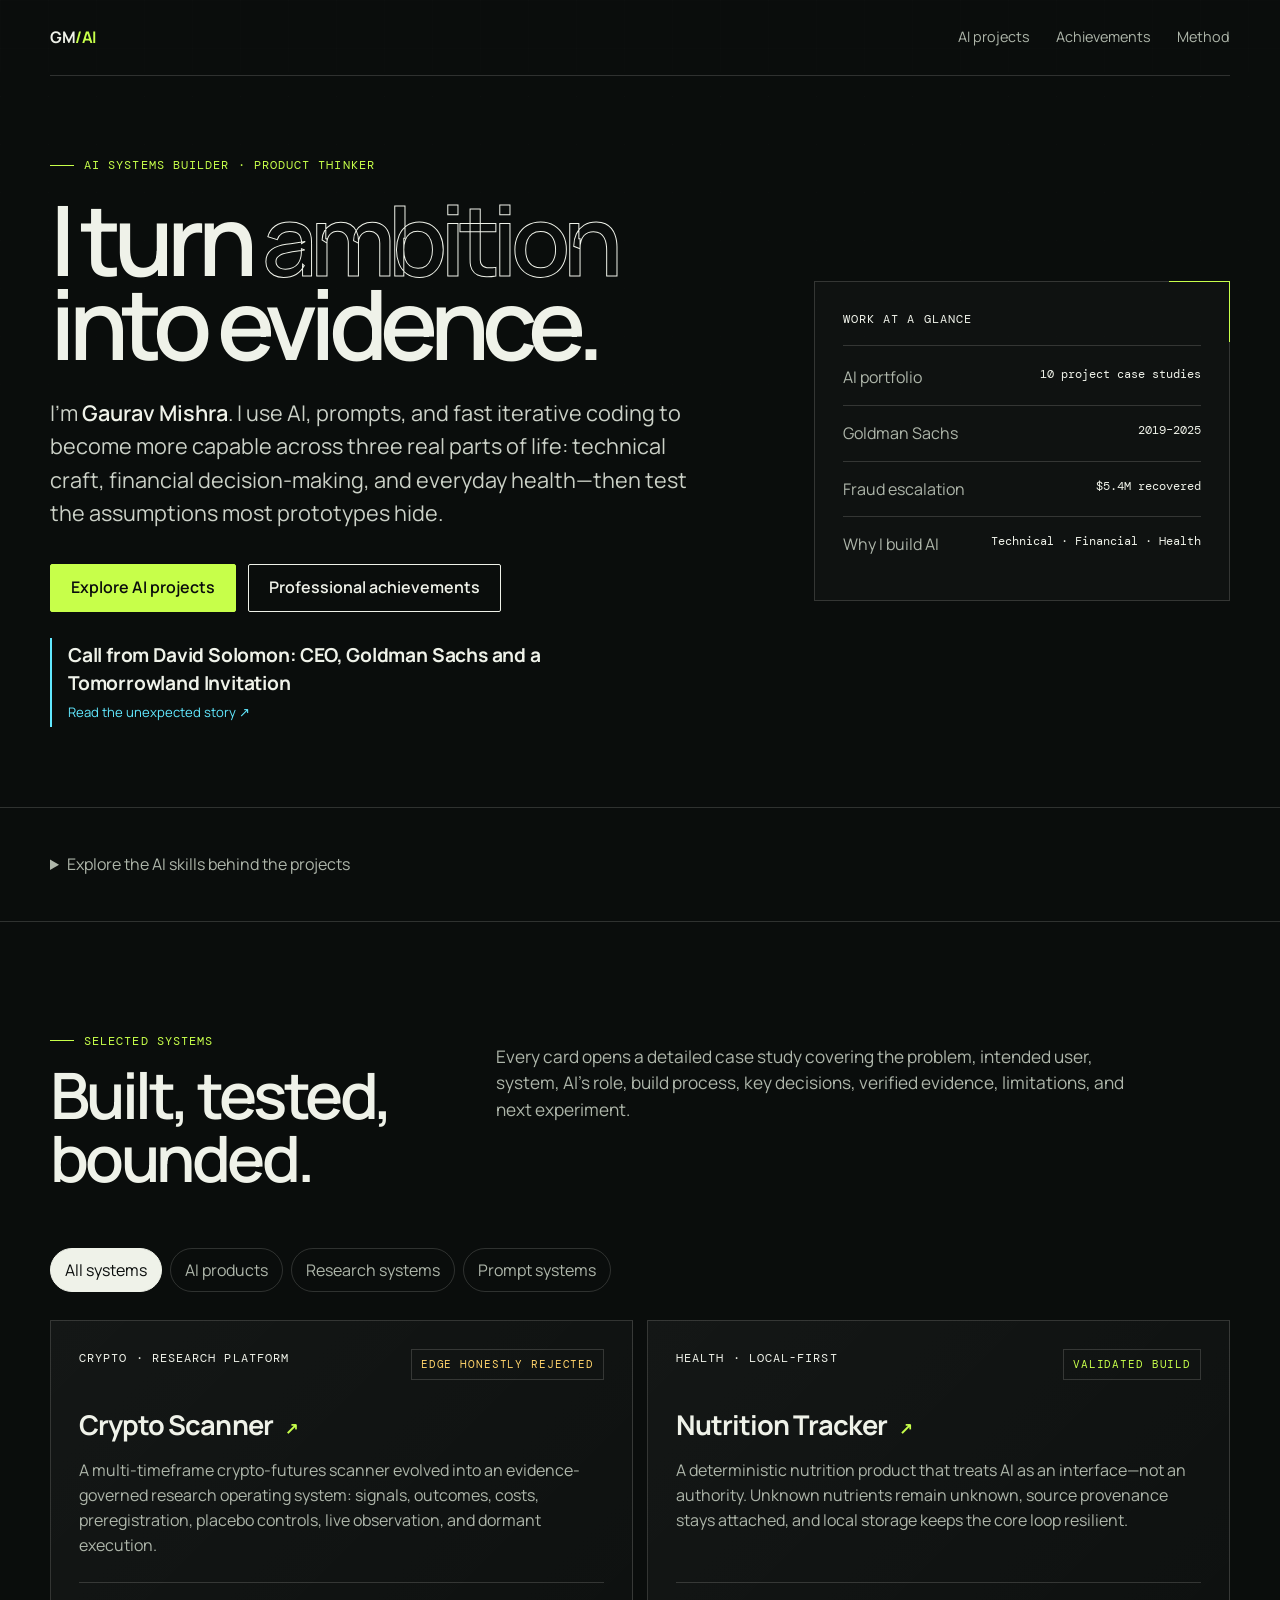
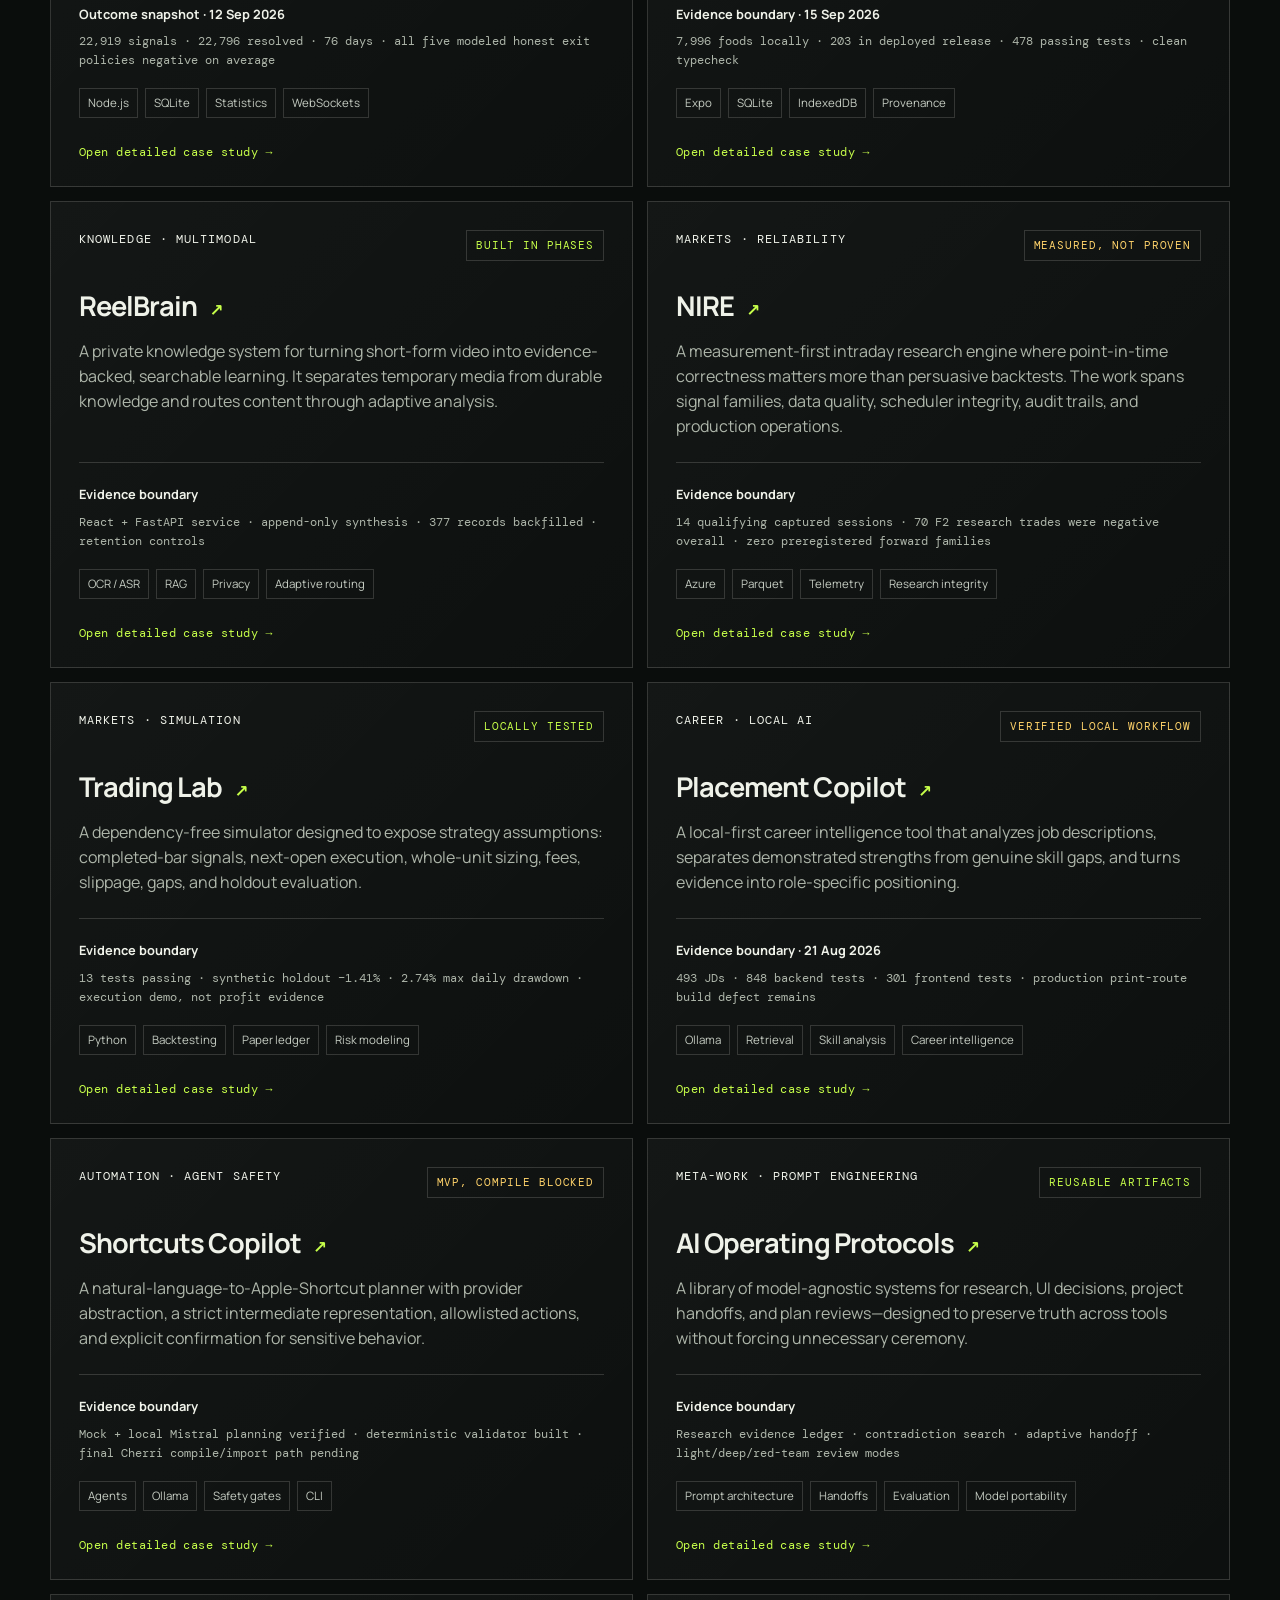
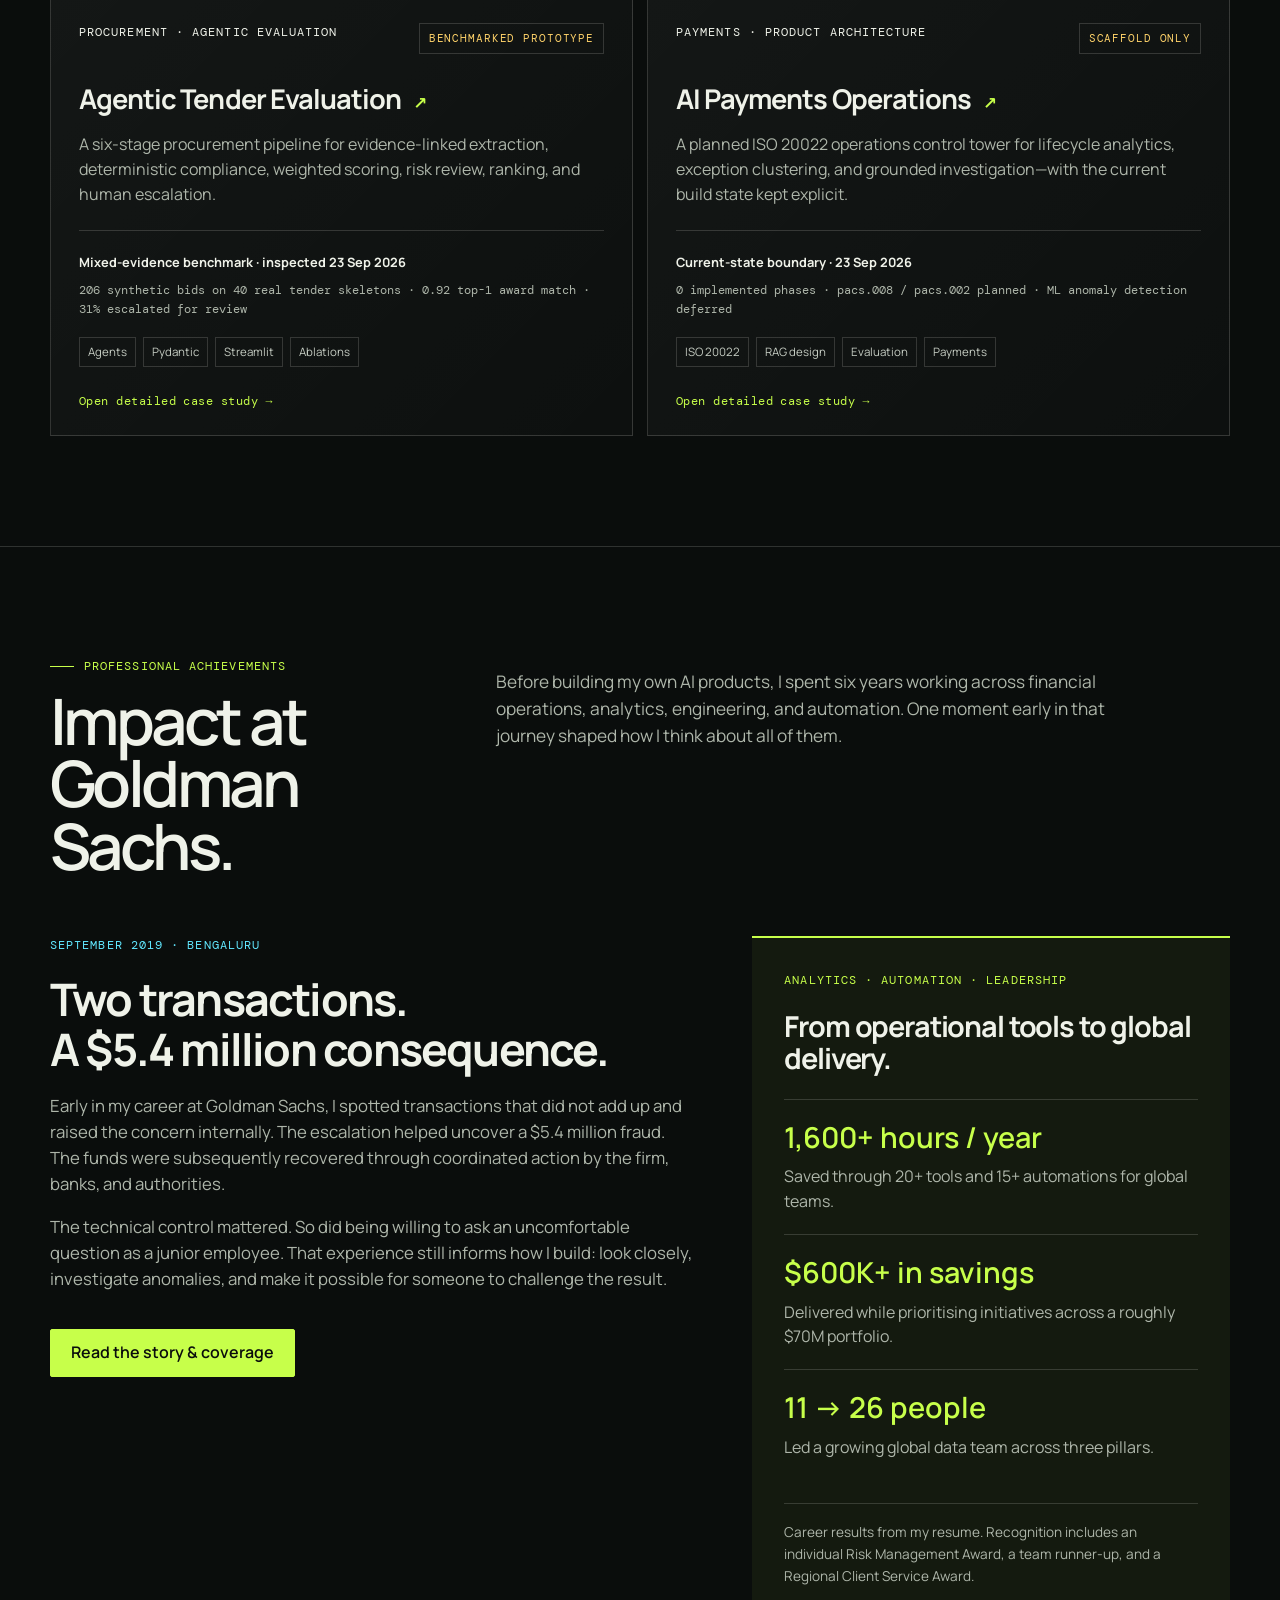
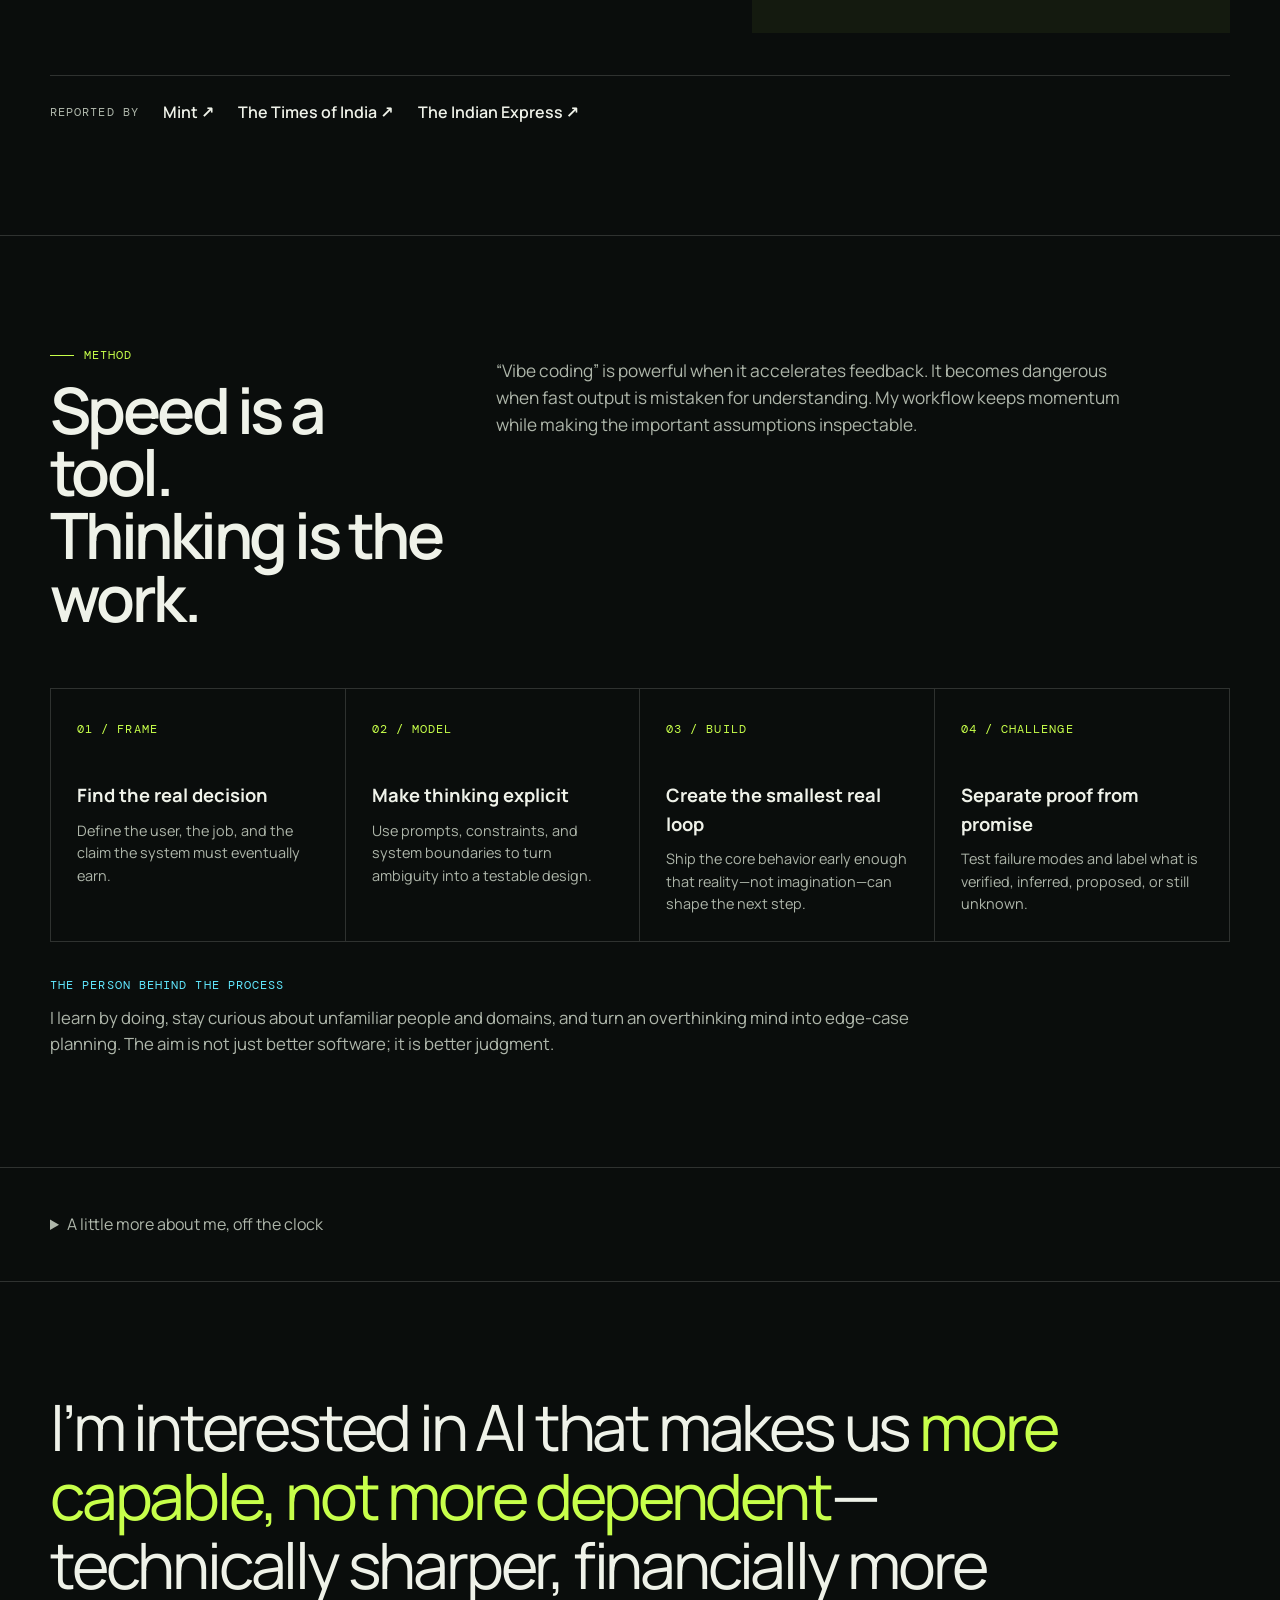
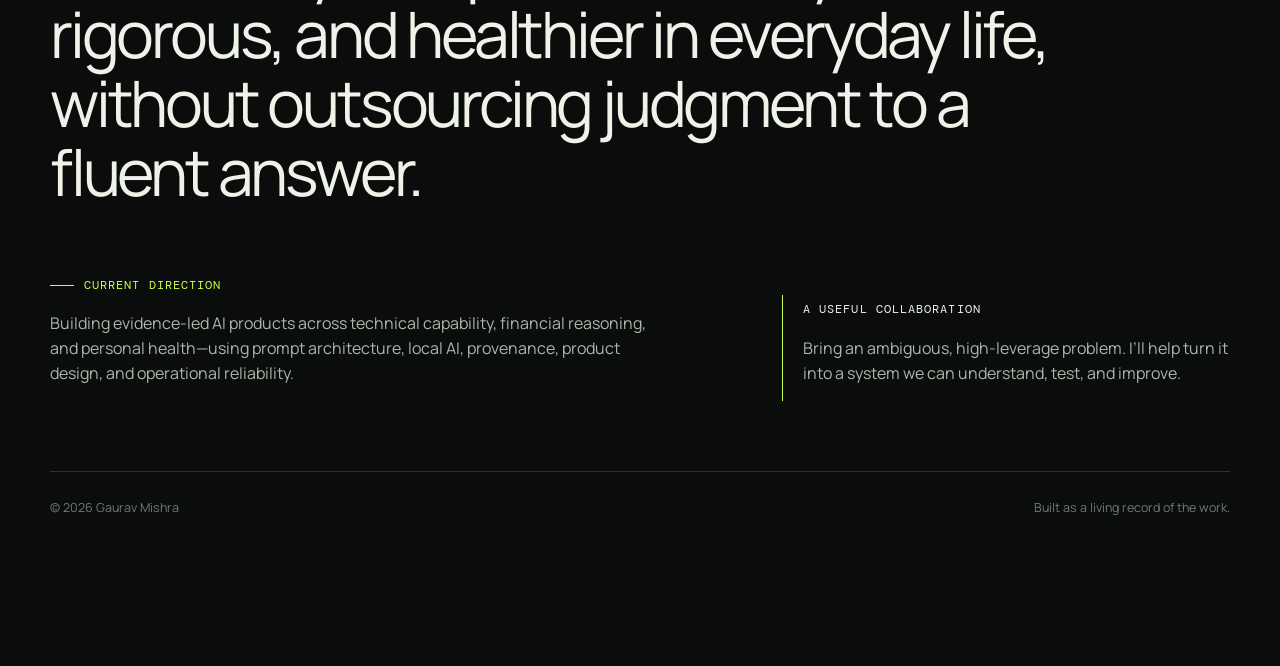
==== index.html @ 06b64359 "Publish AI projects portfolio Migrate the portfolio from the shared workers.dev address to GitHub Pa" ====
<!doctype html>
<html lang="en">
<head>
  <meta charset="utf-8">
  <meta name="viewport" content="width=device-width,initial-scale=1">
  <meta name="theme-color" content="#0a0d0c">
  <meta name="description" content="Gaurav Mishra builds AI systems that connect ambitious ideas to verifiable, usable products.">
  <title>Gaurav Mishra — AI Systems Portfolio</title>
  <link rel="preconnect" href="https://fonts.googleapis.com">
  <link rel="preconnect" href="https://fonts.gstatic.com" crossorigin>
  <link href="https://fonts.googleapis.com/css2?family=DM+Mono:wght@400;500&family=Manrope:wght@400;500;600;700&display=swap" rel="stylesheet">
  <link rel="icon" type="image/svg+xml" href="data:image/svg+xml,%3Csvg xmlns='http://www.w3.org/2000/svg' viewBox='0 0 32 32'%3E%3Crect width='32' height='32' rx='7' fill='%230a0d0c'/%3E%3Cpath d='M8 10h16M8 16h10M8 22h16' stroke='%23c7ff4a' stroke-width='3' stroke-linecap='round'/%3E%3Ccircle cx='23' cy='16' r='2' fill='%23c7ff4a'/%3E%3C/svg%3E">
  <style>
    :root{--ink:#0a0d0c;--paper:#eff2e9;--acid:#c7ff4a;--cyan:#61e8ff;--muted:#aeb6aa;--line:rgba(239,242,233,.16);--soft:rgba(239,242,233,.07)}
    *{box-sizing:border-box}html{scroll-behavior:smooth}body{margin:0;background:var(--ink);color:var(--paper);font-family:Manrope,system-ui,sans-serif;font-size:16px;line-height:1.55;overflow-x:hidden}a{color:inherit;text-decoration:none}button{font:inherit}::selection{background:var(--acid);color:var(--ink)}
    body:before{content:"";position:fixed;inset:0;pointer-events:none;opacity:.45;background-image:linear-gradient(rgba(255,255,255,.018) 1px,transparent 1px),linear-gradient(90deg,rgba(255,255,255,.018) 1px,transparent 1px);background-size:48px 48px;mask-image:linear-gradient(to bottom,#000,transparent 80%)}
    .shell{width:min(1180px,calc(100% - 40px));margin:auto}.mono{font-family:"DM Mono",monospace;text-transform:uppercase;letter-spacing:.09em;font-size:.75rem}.eyebrow{color:var(--acid);display:flex;align-items:center;gap:10px}.eyebrow:before{content:"";width:24px;height:1px;background:currentColor}
    nav{height:76px;display:flex;align-items:center;justify-content:space-between;border-bottom:1px solid var(--line);position:relative;z-index:2}.mark{font-weight:700;letter-spacing:-.03em}.mark span{color:var(--acid)}.navlinks{display:flex;gap:26px;color:var(--muted);font-size:.9rem}.navlinks a:hover,.navlinks a:focus-visible{color:var(--paper)}
    .hero{min-height:calc(100vh - 76px);display:grid;grid-template-columns:1.25fr .75fr;gap:70px;align-items:center;padding:90px 0 72px;position:relative}.hero h1{font-size:clamp(3.5rem,8.6vw,8rem);line-height:.87;letter-spacing:-.075em;margin:22px 0 30px;font-weight:600;max-width:900px}.hero h1 em{font-style:normal;color:transparent;-webkit-text-stroke:1px var(--paper)}.hero-copy{max-width:650px;color:#cbd1c7;font-size:clamp(1.08rem,1.7vw,1.35rem)}.hero-copy strong{color:var(--paper);font-weight:600}.hero-actions{display:flex;gap:12px;margin-top:34px;flex-wrap:wrap}.button{display:inline-flex;align-items:center;justify-content:center;min-height:48px;padding:0 20px;border:1px solid var(--paper);border-radius:2px;font-weight:600}.button.primary{background:var(--acid);color:var(--ink);border-color:var(--acid)}.button:hover{transform:translateY(-2px)}
    .signal{border:1px solid var(--line);background:rgba(255,255,255,.025);padding:28px;position:relative}.signal:before{content:"";position:absolute;width:60px;height:60px;right:-1px;top:-1px;border-top:1px solid var(--acid);border-right:1px solid var(--acid)}.signal-title{display:flex;justify-content:space-between;gap:16px;border-bottom:1px solid var(--line);padding-bottom:16px;margin-bottom:4px}.pulse{width:8px;height:8px;border-radius:50%;background:var(--acid);box-shadow:0 0 16px var(--acid);margin-top:5px}.signal-row{display:grid;grid-template-columns:1fr auto;gap:16px;padding:15px 0;border-bottom:1px solid var(--line)}.signal-row:last-child{border:0}.signal-row span{color:var(--muted)}.signal-row b{font-family:"DM Mono";font-weight:400;font-size:.78rem;color:var(--paper);text-align:right}
    section{padding:110px 0;border-top:1px solid var(--line)}.section-head{display:grid;grid-template-columns:.7fr 1.3fr;gap:50px;margin-bottom:58px}.section-head h2{font-size:clamp(2.3rem,5vw,4.5rem);letter-spacing:-.055em;line-height:.98;margin:14px 0 0;font-weight:600}.section-head p{max-width:630px;margin:12px 0 0;color:var(--muted);font-size:1.08rem}
    .atlas{display:grid;grid-template-columns:repeat(12,1fr);grid-auto-rows:minmax(120px,auto);gap:12px}.node{border:1px solid var(--line);background:var(--soft);padding:22px;position:relative;overflow:hidden;transition:.25s ease}.node:hover{border-color:rgba(199,255,74,.55);background:rgba(199,255,74,.055)}.node h3{margin:0 0 8px;font-size:1.1rem}.node p{margin:0;color:var(--muted);font-size:.9rem}.node .num{position:absolute;right:18px;top:16px;color:#556057;font-family:"DM Mono";font-size:.72rem}.n1{grid-column:span 5;grid-row:span 2}.n2{grid-column:span 3}.n3{grid-column:span 4}.n4{grid-column:span 3}.n5{grid-column:span 4}.n6{grid-column:span 5}.n7{grid-column:span 7}.n1:after{content:"AI";font-size:9rem;font-weight:700;letter-spacing:-.1em;color:rgba(199,255,74,.08);position:absolute;right:12px;bottom:-52px}.tagline{margin-top:42px;color:var(--cyan);font-family:"DM Mono";font-size:.78rem;letter-spacing:.04em}
    .filters{display:flex;gap:8px;flex-wrap:wrap;margin-bottom:28px}.filter{border:1px solid var(--line);color:var(--muted);background:transparent;padding:9px 14px;border-radius:999px;cursor:pointer}.filter:hover,.filter.active,.filter:focus-visible{background:var(--paper);color:var(--ink);border-color:var(--paper)}
    .projects{display:grid;grid-template-columns:repeat(2,1fr);gap:14px}.project{border:1px solid var(--line);padding:28px 28px 68px;background:linear-gradient(135deg,rgba(255,255,255,.045),rgba(255,255,255,.015));min-height:380px;display:flex;flex-direction:column;transition:.25s ease;position:relative}.project:after{content:"Open detailed case study →";position:absolute;left:28px;bottom:24px;color:var(--acid);font-family:"DM Mono",monospace;font-size:.72rem;letter-spacing:.04em}.project:hover{transform:translateY(-3px);border-color:rgba(199,255,74,.55)}.project:focus-within{outline:2px solid var(--acid);outline-offset:3px}.project-top{display:flex;justify-content:space-between;align-items:start;gap:16px}.status{font-family:"DM Mono";font-size:.68rem;letter-spacing:.08em;text-transform:uppercase;padding:6px 9px;border:1px solid var(--line);color:var(--acid);white-space:nowrap}.status.partial{color:#ffd36a}.project h3{font-size:1.7rem;letter-spacing:-.035em;margin:24px 0 12px}.project h3 a:after{content:"";position:absolute;inset:0}.project h3 a:focus{outline:0}.project h3 a span{color:var(--acid);font-size:1.05rem;margin-left:8px}.project>p{color:var(--muted);margin:0 0 24px}.evidence{margin-top:auto;border-top:1px solid var(--line);padding-top:18px}.evidence b{font-size:.8rem}.evidence p{font-family:"DM Mono";font-size:.72rem;color:#aeb6aa;margin:7px 0 0;line-height:1.65}.chips{display:flex;flex-wrap:wrap;gap:7px;margin-top:18px}.chip{font-size:.72rem;border:1px solid var(--line);padding:5px 8px;color:#c5ccc2}.project[hidden]{display:none}
    .method{display:grid;grid-template-columns:repeat(4,1fr);border:1px solid var(--line)}.step{padding:26px;border-right:1px solid var(--line)}.step:last-child{border:0}.step .mono{color:var(--acid)}.step h3{font-size:1.15rem;margin:42px 0 10px}.step p{color:var(--muted);font-size:.9rem;margin:0}.method-reflection{max-width:900px;margin:34px 0 0;color:var(--muted);font-size:1.05rem}.method-reflection .mono{display:block;color:var(--cyan);margin-bottom:10px}.belief{font-size:clamp(2rem,5vw,4.4rem);line-height:1.08;letter-spacing:-.05em;max-width:1080px;margin:0}.belief span{color:var(--acid)}
    .footer-grid{display:grid;grid-template-columns:1.2fr .8fr;gap:60px;align-items:end}.footer-grid p{color:var(--muted);max-width:610px}.footnote{border-left:1px solid var(--acid);padding-left:20px}.copyright{display:flex;justify-content:space-between;color:#717b73;border-top:1px solid var(--line);padding:26px 0 38px;margin-top:70px;font-size:.78rem}
    @media(max-width:850px){.hero{grid-template-columns:1fr;gap:48px;min-height:auto}.hero h1{font-size:clamp(3.5rem,16vw,6rem)}.section-head{grid-template-columns:1fr}.projects{grid-template-columns:1fr}.method{grid-template-columns:1fr 1fr}.step:nth-child(2){border-right:0}.step:nth-child(-n+2){border-bottom:1px solid var(--line)}.atlas{grid-template-columns:1fr 1fr}.node{grid-column:span 1!important;grid-row:span 1!important}.n1{min-height:240px}.footer-grid{grid-template-columns:1fr}.navlinks a:nth-child(2){display:none}}
    @media(max-width:560px){.shell{width:min(100% - 24px,1180px)}nav{height:66px}.navlinks{gap:14px}.hero{padding:66px 0}.hero h1{font-size:3.6rem}.signal{padding:20px}section{padding:80px 0}.atlas{grid-template-columns:1fr}.method{grid-template-columns:1fr}.step{border-right:0!important;border-bottom:1px solid var(--line)!important}.step:last-child{border-bottom:0!important}.project{padding:22px}.copyright{flex-direction:column;gap:8px}}
    @media(prefers-reduced-motion:reduce){html{scroll-behavior:auto}.button,.node,.project{transition:none}}
    .story-feature{display:grid;grid-template-columns:1.15fr .85fr;gap:56px}.story-feature h3{font-size:clamp(1.9rem,3.5vw,3rem);line-height:1.1;letter-spacing:-.04em;margin:20px 0}.story-feature p{color:var(--muted);font-size:1.05rem}.story-feature .button{margin-top:20px}.story-label{color:var(--cyan)}.story-aside{padding:32px;background:rgba(199,255,74,.055);border-top:2px solid var(--acid)}.story-aside>.mono{color:var(--acid);line-height:1.8}.story-aside h3{font-size:1.8rem}.story-aside .source-note{font-size:.85rem;line-height:1.6;border-top:1px solid var(--line);padding-top:18px}.press-strip{display:flex;flex-wrap:wrap;align-items:center;gap:24px;margin-top:42px;padding-top:24px;border-top:1px solid var(--line)}.press-strip>span{color:var(--muted)}.press-strip a{font-weight:600}.press-strip a:hover{color:var(--acid)}.personal-grid{display:grid;grid-template-columns:repeat(3,1fr);gap:32px}.personal-grid article{border-top:1px solid var(--line);padding-top:24px}.personal-grid .mono{color:var(--cyan)}.personal-grid h3{font-size:1.3rem;line-height:1.25;letter-spacing:-.025em}.personal-grid p{color:var(--muted);font-size:1rem}a:focus-visible{outline:2px solid var(--acid);outline-offset:5px}
    @media(max-width:850px){.story-feature{grid-template-columns:1fr;gap:32px}.personal-grid{grid-template-columns:repeat(2,1fr)}}
    @media(max-width:560px){.personal-grid{grid-template-columns:1fr}.story-aside{padding:24px}.navlinks{font-size:.8rem;gap:12px}.press-strip{gap:18px}}
    .knowledge-section,.personal-section{padding:30px 0}.secondary-details summary{cursor:pointer;font-size:1rem;color:var(--muted);padding:14px 0}.secondary-details summary:hover,.secondary-details summary:focus-visible{color:var(--acid)}.secondary-details[open]>summary{margin-bottom:32px}.personal-intro{color:var(--muted);max-width:760px;margin-bottom:32px}.personal-intro a{text-decoration:underline;text-underline-offset:4px}.career-results{margin:24px 0}.career-results>div{padding:20px 0;border-top:1px solid var(--line)}.career-results dt{font-size:1.8rem;line-height:1.2;color:var(--acid);font-weight:600}.career-results dd{margin:10px 0 0;color:var(--muted);font-size:1rem}.hero{min-height:auto;padding:80px 0}.hero h1{font-size:clamp(3.5rem,7.6vw,7rem)}
    .hero-aside{margin:26px 0 0;max-width:610px;border-left:2px solid var(--cyan);padding:4px 0 4px 16px}.hero-aside a{display:block;text-decoration:none}.hero-aside strong{display:block;color:var(--paper);font-size:clamp(1.05rem,1.5vw,1.22rem);line-height:1.45;letter-spacing:-.01em}.hero-aside span{display:block;color:var(--cyan);font-size:.82rem;margin-top:5px}.hero-aside a:hover strong{color:var(--acid)}
    @media(max-width:850px){.navlinks a:nth-child(2){display:inline}.navlinks{gap:16px}}@media(max-width:560px){.hero{padding:56px 0}.navlinks{gap:12px;font-size:.78rem}.hero h1{font-size:3.6rem}}
  </style>
</head>
<body>
  <header class="shell">
    <nav aria-label="Primary navigation">
      <a class="mark" href="#top">GM<span>/AI</span></a>
      <div class="navlinks"><a href="#work">AI projects</a><a href="#story">Achievements</a><a href="#method">Method</a></div>
    </nav>
  </header>

  <main id="top">
    <div class="shell hero">
      <div>
        <div class="eyebrow mono">AI systems builder · product thinker</div>
        <h1>I turn <em>ambition</em> into evidence.</h1>
        <p class="hero-copy">I’m <strong>Gaurav Mishra</strong>. I use AI, prompts, and fast iterative coding to become more capable across three real parts of life: technical craft, financial decision-making, and everyday health—then test the assumptions most prototypes hide.</p>
        <div class="hero-actions"><a class="button primary" href="#work">Explore AI projects</a><a class="button" href="#story">Professional achievements</a></div>
        <p class="hero-aside"><a href="story-goldman-sachs.html"><strong>Call from David Solomon: CEO, Goldman Sachs and a Tomorrowland Invitation</strong><span>Read the unexpected story ↗</span></a></p>
      </div>
      <aside class="signal" aria-label="Portfolio snapshot">
        <div class="signal-title"><span class="mono">Work at a glance</span></div>
        <div class="signal-row"><span>AI portfolio</span><b>10 project case studies</b></div>
        <div class="signal-row"><span>Goldman Sachs</span><b>2019–2025</b></div>
        <div class="signal-row"><span>Fraud escalation</span><b>$5.4M recovered</b></div>
        <div class="signal-row"><span>Why I build AI</span><b>Technical · Financial · Health</b></div>
      </aside>
    </div>

    <section class="knowledge-section">
      <div class="shell">
        <details class="secondary-details"><summary>Explore the AI skills behind the projects</summary>
        <div class="section-head">
          <div><div class="eyebrow mono">Knowledge atlas</div><h2>Width with a spine.</h2></div>
          <p>The projects span domains, but the underlying practice stays coherent: frame the decision, design the human workflow, build the smallest real system, and create evidence that can disprove the original idea.</p>
        </div>
        <div class="atlas" aria-label="AI knowledge areas">
          <article class="node n1"><span class="num">01</span><h3>Applied AI product design</h3><p>Turning ambiguous intent into usable workflows, interfaces, and operating boundaries.</p></article>
          <article class="node n2"><span class="num">02</span><h3>Prompt systems</h3><p>Portable protocols, model handoffs, planning, and evaluation.</p></article>
          <article class="node n3"><span class="num">03</span><h3>Local AI</h3><p>Ollama, privacy-aware inference, offline-capable product loops.</p></article>
          <article class="node n4"><span class="num">04</span><h3>Evidence & RAG</h3><p>Provenance, retrieval, contradiction checks, grounded outputs.</p></article>
          <article class="node n5"><span class="num">05</span><h3>Agentic workflows</h3><p>Tool use, safe actions, deterministic validation, continuity.</p></article>
          <article class="node n6"><span class="num">06</span><h3>Reliability engineering</h3><p>Telemetry, failure modes, schedulers, backfills, acceptance criteria.</p></article>
          <article class="node n7"><span class="num">07</span><h3>Vibe coding—with judgment</h3><p>Move from idea to working software quickly, while keeping architecture, testing, privacy, and claims honest.</p></article>
        </div>
        <p class="tagline">// breadth is useful only when the reasoning transfers between domains</p>
        </details>
      </div>
    </section>

    <section id="work">
      <div class="shell">
        <div class="section-head">
          <div><div class="eyebrow mono">Selected systems</div><h2>Built, tested, bounded.</h2></div>
          <p>Every card opens a detailed case study covering the problem, intended user, system, AI’s role, build process, key decisions, verified evidence, limitations, and next experiment.</p>
        </div>
        <div class="filters" role="group" aria-label="Filter projects">
          <button class="filter active" data-filter="all" aria-pressed="true">All systems</button>
          <button class="filter" data-filter="product" aria-pressed="false">AI products</button>
          <button class="filter" data-filter="research" aria-pressed="false">Research systems</button>
          <button class="filter" data-filter="prompt" aria-pressed="false">Prompt systems</button>
        </div>
        <div class="projects">
          <article class="project" data-kind="research"><div class="project-top"><span class="mono">Crypto · Research platform</span><span class="status partial">Edge honestly rejected</span></div><h3><a href="project-crypto-scanner.html">Crypto Scanner <span>↗</span></a></h3><p>A multi-timeframe crypto-futures scanner evolved into an evidence-governed research operating system: signals, outcomes, costs, preregistration, placebo controls, live observation, and dormant execution.</p><div class="evidence"><b>Outcome snapshot · 12 Sep 2026</b><p>22,919 signals · 22,796 resolved · 76 days · all five modeled honest exit policies negative on average</p></div><div class="chips"><span class="chip">Node.js</span><span class="chip">SQLite</span><span class="chip">Statistics</span><span class="chip">WebSockets</span></div></article>
          <article class="project" data-kind="product"><div class="project-top"><span class="mono">Health · Local-first</span><span class="status">Validated build</span></div><h3><a href="project-nutrition-tracker.html">Nutrition Tracker <span>↗</span></a></h3><p>A deterministic nutrition product that treats AI as an interface—not an authority. Unknown nutrients remain unknown, source provenance stays attached, and local storage keeps the core loop resilient.</p><div class="evidence"><b>Evidence boundary · 15 Sep 2026</b><p>7,996 foods locally · 203 in deployed release · 478 passing tests · clean typecheck</p></div><div class="chips"><span class="chip">Expo</span><span class="chip">SQLite</span><span class="chip">IndexedDB</span><span class="chip">Provenance</span></div></article>
          <article class="project" data-kind="product"><div class="project-top"><span class="mono">Knowledge · Multimodal</span><span class="status">Built in phases</span></div><h3><a href="project-reelbrain.html">ReelBrain <span>↗</span></a></h3><p>A private knowledge system for turning short-form video into evidence-backed, searchable learning. It separates temporary media from durable knowledge and routes content through adaptive analysis.</p><div class="evidence"><b>Evidence boundary</b><p>React + FastAPI service · append-only synthesis · 377 records backfilled · retention controls</p></div><div class="chips"><span class="chip">OCR / ASR</span><span class="chip">RAG</span><span class="chip">Privacy</span><span class="chip">Adaptive routing</span></div></article>
          <article class="project" data-kind="research"><div class="project-top"><span class="mono">Markets · Reliability</span><span class="status partial">Measured, not proven</span></div><h3><a href="project-nire.html">NIRE <span>↗</span></a></h3><p>A measurement-first intraday research engine where point-in-time correctness matters more than persuasive backtests. The work spans signal families, data quality, scheduler integrity, audit trails, and production operations.</p><div class="evidence"><b>Evidence boundary</b><p>14 qualifying captured sessions · 70 F2 research trades were negative overall · zero preregistered forward families</p></div><div class="chips"><span class="chip">Azure</span><span class="chip">Parquet</span><span class="chip">Telemetry</span><span class="chip">Research integrity</span></div></article>
          <article class="project" data-kind="research"><div class="project-top"><span class="mono">Markets · Simulation</span><span class="status">Locally tested</span></div><h3><a href="project-trading-lab.html">Trading Lab <span>↗</span></a></h3><p>A dependency-free simulator designed to expose strategy assumptions: completed-bar signals, next-open execution, whole-unit sizing, fees, slippage, gaps, and holdout evaluation.</p><div class="evidence"><b>Evidence boundary</b><p>13 tests passing · synthetic holdout −1.41% · 2.74% max daily drawdown · execution demo, not profit evidence</p></div><div class="chips"><span class="chip">Python</span><span class="chip">Backtesting</span><span class="chip">Paper ledger</span><span class="chip">Risk modeling</span></div></article>
          <article class="project" data-kind="product"><div class="project-top"><span class="mono">Career · Local AI</span><span class="status partial">Verified local workflow</span></div><h3><a href="project-placement-copilot.html">Placement Copilot <span>↗</span></a></h3><p>A local-first career intelligence tool that analyzes job descriptions, separates demonstrated strengths from genuine skill gaps, and turns evidence into role-specific positioning.</p><div class="evidence"><b>Evidence boundary · 21 Aug 2026</b><p>493 JDs · 848 backend tests · 301 frontend tests · production print-route build defect remains</p></div><div class="chips"><span class="chip">Ollama</span><span class="chip">Retrieval</span><span class="chip">Skill analysis</span><span class="chip">Career intelligence</span></div></article>
          <article class="project" data-kind="product"><div class="project-top"><span class="mono">Automation · Agent safety</span><span class="status partial">MVP, compile blocked</span></div><h3><a href="project-shortcuts-copilot.html">Shortcuts Copilot <span>↗</span></a></h3><p>A natural-language-to-Apple-Shortcut planner with provider abstraction, a strict intermediate representation, allowlisted actions, and explicit confirmation for sensitive behavior.</p><div class="evidence"><b>Evidence boundary</b><p>Mock + local Mistral planning verified · deterministic validator built · final Cherri compile/import path pending</p></div><div class="chips"><span class="chip">Agents</span><span class="chip">Ollama</span><span class="chip">Safety gates</span><span class="chip">CLI</span></div></article>
          <article class="project" data-kind="prompt"><div class="project-top"><span class="mono">Meta-work · Prompt engineering</span><span class="status">Reusable artifacts</span></div><h3><a href="project-ai-operating-protocols.html">AI Operating Protocols <span>↗</span></a></h3><p>A library of model-agnostic systems for research, UI decisions, project handoffs, and plan reviews—designed to preserve truth across tools without forcing unnecessary ceremony.</p><div class="evidence"><b>Evidence boundary</b><p>Research evidence ledger · contradiction search · adaptive handoff · light/deep/red-team review modes</p></div><div class="chips"><span class="chip">Prompt architecture</span><span class="chip">Handoffs</span><span class="chip">Evaluation</span><span class="chip">Model portability</span></div></article>
          <article class="project" data-kind="product"><div class="project-top"><span class="mono">Procurement · Agentic evaluation</span><span class="status partial">Benchmarked prototype</span></div><h3><a href="project-procurement-agentic-eval.html">Agentic Tender Evaluation <span>↗</span></a></h3><p>A six-stage procurement pipeline for evidence-linked extraction, deterministic compliance, weighted scoring, risk review, ranking, and human escalation.</p><div class="evidence"><b>Mixed-evidence benchmark · inspected 23 Sep 2026</b><p>206 synthetic bids on 40 real tender skeletons · 0.92 top-1 award match · 31% escalated for review</p></div><div class="chips"><span class="chip">Agents</span><span class="chip">Pydantic</span><span class="chip">Streamlit</span><span class="chip">Ablations</span></div></article>
          <article class="project" data-kind="product"><div class="project-top"><span class="mono">Payments · Product architecture</span><span class="status partial">Scaffold only</span></div><h3><a href="project-ai-payments-operations.html">AI Payments Operations <span>↗</span></a></h3><p>A planned ISO 20022 operations control tower for lifecycle analytics, exception clustering, and grounded investigation—with the current build state kept explicit.</p><div class="evidence"><b>Current-state boundary · 23 Sep 2026</b><p>0 implemented phases · pacs.008 / pacs.002 planned · ML anomaly detection deferred</p></div><div class="chips"><span class="chip">ISO 20022</span><span class="chip">RAG design</span><span class="chip">Evaluation</span><span class="chip">Payments</span></div></article>
        </div>
      </div>
    </section>

    <section id="story">
      <div class="shell">
        <div class="section-head">
          <div><div class="eyebrow mono">Professional achievements</div><h2>Impact at<br>Goldman Sachs.</h2></div>
          <p>Before building my own AI products, I spent six years working across financial operations, analytics, engineering, and automation. One moment early in that journey shaped how I think about all of them.</p>
        </div>
        <div class="story-feature">
          <div>
            <div class="mono story-label">September 2019 · Bengaluru</div>
            <h3>Two transactions.<br>A $5.4 million consequence.</h3>
            <p>Early in my career at Goldman Sachs, I spotted transactions that did not add up and raised the concern internally. The escalation helped uncover a $5.4 million fraud. The funds were subsequently recovered through coordinated action by the firm, banks, and authorities.</p>
            <p>The technical control mattered. So did being willing to ask an uncomfortable question as a junior employee. That experience still informs how I build: look closely, investigate anomalies, and make it possible for someone to challenge the result.</p>
            <a class="button primary" href="story-goldman-sachs.html">Read the story &amp; coverage</a>
          </div>
          <aside class="story-aside">
            <div class="mono">Analytics · Automation · Leadership</div>
            <h3>From operational tools to global delivery.</h3>
            <dl class="career-results"><div><dt>1,600+ hours / year</dt><dd>Saved through 20+ tools and 15+ automations for global teams.</dd></div><div><dt>$600K+ in savings</dt><dd>Delivered while prioritising initiatives across a roughly $70M portfolio.</dd></div><div><dt>11 → 26 people</dt><dd>Led a growing global data team across three pillars.</dd></div></dl>
            <p class="source-note">Career results from my resume. Recognition includes an individual Risk Management Award, a team runner-up, and a Regional Client Service Award.</p>
          </aside>
        </div>
        <div class="press-strip" aria-label="Reporting on the incident">
          <span class="mono">Reported by</span>
          <a href="https://www.livemint.com/companies/people/goldman-sachs-top-executive-charged-with-fraud-1568126399747.html" target="_blank" rel="noopener noreferrer">Mint ↗</a>
          <a href="https://timesofindia.indiatimes.com/city/bengaluru/bengaluru-goldman-sachs-poker-addict-vice-president-his-aide-arrested-for-fraud/articleshow/71073330.cms" target="_blank" rel="noopener noreferrer">The Times of India ↗</a>
          <a href="https://indianexpress.com/article/india/goldman-sachs-senior-executive-held-for-swindling-firm-of-rs-38-cr-say-bengaluru-police-5984111/" target="_blank" rel="noopener noreferrer">The Indian Express ↗</a>
        </div>
      </div>
    </section>

    <section id="method">
      <div class="shell">
        <div class="section-head"><div><div class="eyebrow mono">Method</div><h2>Speed is a tool.<br>Thinking is the work.</h2></div><p>“Vibe coding” is powerful when it accelerates feedback. It becomes dangerous when fast output is mistaken for understanding. My workflow keeps momentum while making the important assumptions inspectable.</p></div>
        <div class="method">
          <article class="step"><span class="mono">01 / Frame</span><h3>Find the real decision</h3><p>Define the user, the job, and the claim the system must eventually earn.</p></article>
          <article class="step"><span class="mono">02 / Model</span><h3>Make thinking explicit</h3><p>Use prompts, constraints, and system boundaries to turn ambiguity into a testable design.</p></article>
          <article class="step"><span class="mono">03 / Build</span><h3>Create the smallest real loop</h3><p>Ship the core behavior early enough that reality—not imagination—can shape the next step.</p></article>
          <article class="step"><span class="mono">04 / Challenge</span><h3>Separate proof from promise</h3><p>Test failure modes and label what is verified, inferred, proposed, or still unknown.</p></article>
        </div>
        <p class="method-reflection"><span class="mono">The person behind the process</span>I learn by doing, stay curious about unfamiliar people and domains, and turn an overthinking mind into edge-case planning. The aim is not just better software; it is better judgment.</p>
      </div>
    </section>

    <section id="beyond" class="personal-section">
      <div class="shell">
        <details class="secondary-details"><summary>A little more about me, off the clock</summary>
        <p class="personal-intro">A few things you would learn over a long conversation, a street-food stop, or an unplanned trip. For an unexpected moment from my career, <a href="story-goldman-sachs.html">read about the call from David Solomon and the Tomorrowland invitation</a>.</p>
        <div class="personal-grid">
          <article><span class="mono">01 / Detours</span><h3>A Vespa and an open road.</h3><p>I once took an impromptu solo Vespa trip covering 700 miles to a beach town. I love the freedom of travelling alone—and coming back with stories to share.</p></article>
          <article><span class="mono">02 / People</span><h3>People are the destination.</h3><p>Ask me mountains or beaches and I’ll probably say people. I’m fascinated by how different cultures find joy in everyday life.</p></article>
          <article><span class="mono">03 / Soundtrack</span><h3>Good beats. Better moods.</h3><p>I gravitate towards upbeat music. Sitcoms are another constant: they have taught me a surprising amount about meeting difficult situations with humour.</p></article>
          <article><span class="mono">04 / First byline</span><h3>The food review came first.</h3><p>Long before the Goldman Sachs coverage, I had a restaurant review published as a child. My enthusiasm for street food has survived intact.</p></article>
          <article><span class="mono">05 / First pay</span><h3>Three phones. One happy family.</h3><p>With my first internship salary, I bought phones for my mother, father, and brother. Giving back to the people who helped me get started is still one of my favourite feelings.</p></article>
          <article><span class="mono">06 / Small gestures</span><h3>Some things deserve handwriting.</h3><p>I love writing physical letters to people I care about. There is something about taking the time to put your thoughts on paper that a quick message cannot replace.</p></article>
        </div>
        </details>
      </div>
    </section>

    <section id="about">
      <div class="shell">
        <p class="belief">I’m interested in AI that makes us <span>more capable, not more dependent</span>—technically sharper, financially more rigorous, and healthier in everyday life, without outsourcing judgment to a fluent answer.</p>
        <div class="footer-grid" style="margin-top:70px">
          <div><div class="eyebrow mono">Current direction</div><p>Building evidence-led AI products across technical capability, financial reasoning, and personal health—using prompt architecture, local AI, provenance, product design, and operational reliability.</p></div>
          <div class="footnote"><span class="mono">A useful collaboration</span><p>Bring an ambiguous, high-leverage problem. I’ll help turn it into a system we can understand, test, and improve.</p></div>
        </div>
        <div class="copyright"><span>© 2026 Gaurav Mishra</span><span>Built as a living record of the work.</span></div>
      </div>
    </section>
  </main>
  <script>
    const filters = document.querySelectorAll('.filter');
    const projects = document.querySelectorAll('.project');
    filters.forEach(button => button.addEventListener('click', () => {
      filters.forEach(item => { item.classList.remove('active'); item.setAttribute('aria-pressed','false'); });
      button.classList.add('active'); button.setAttribute('aria-pressed','true');
      const selected = button.dataset.filter;
      projects.forEach(project => project.hidden = selected !== 'all' && project.dataset.kind !== selected);
    }));
  </script>
</body>
</html>
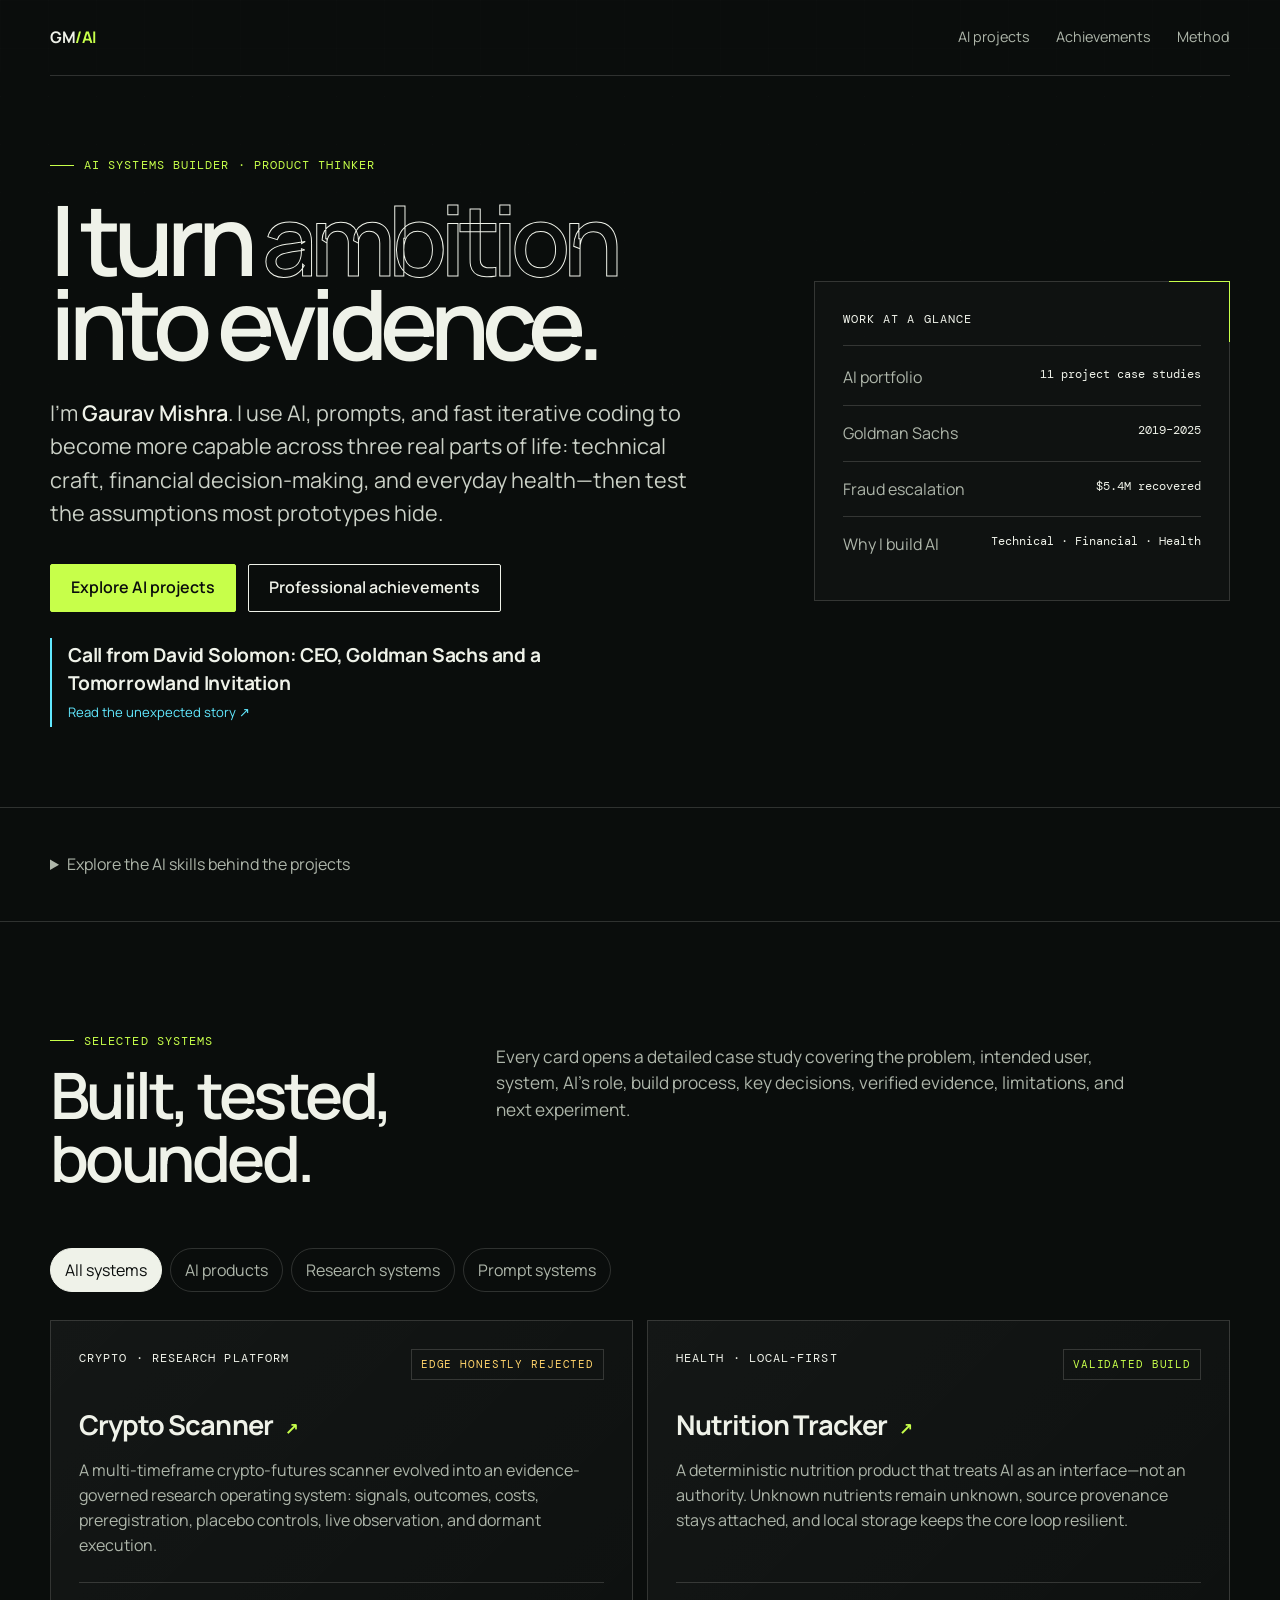
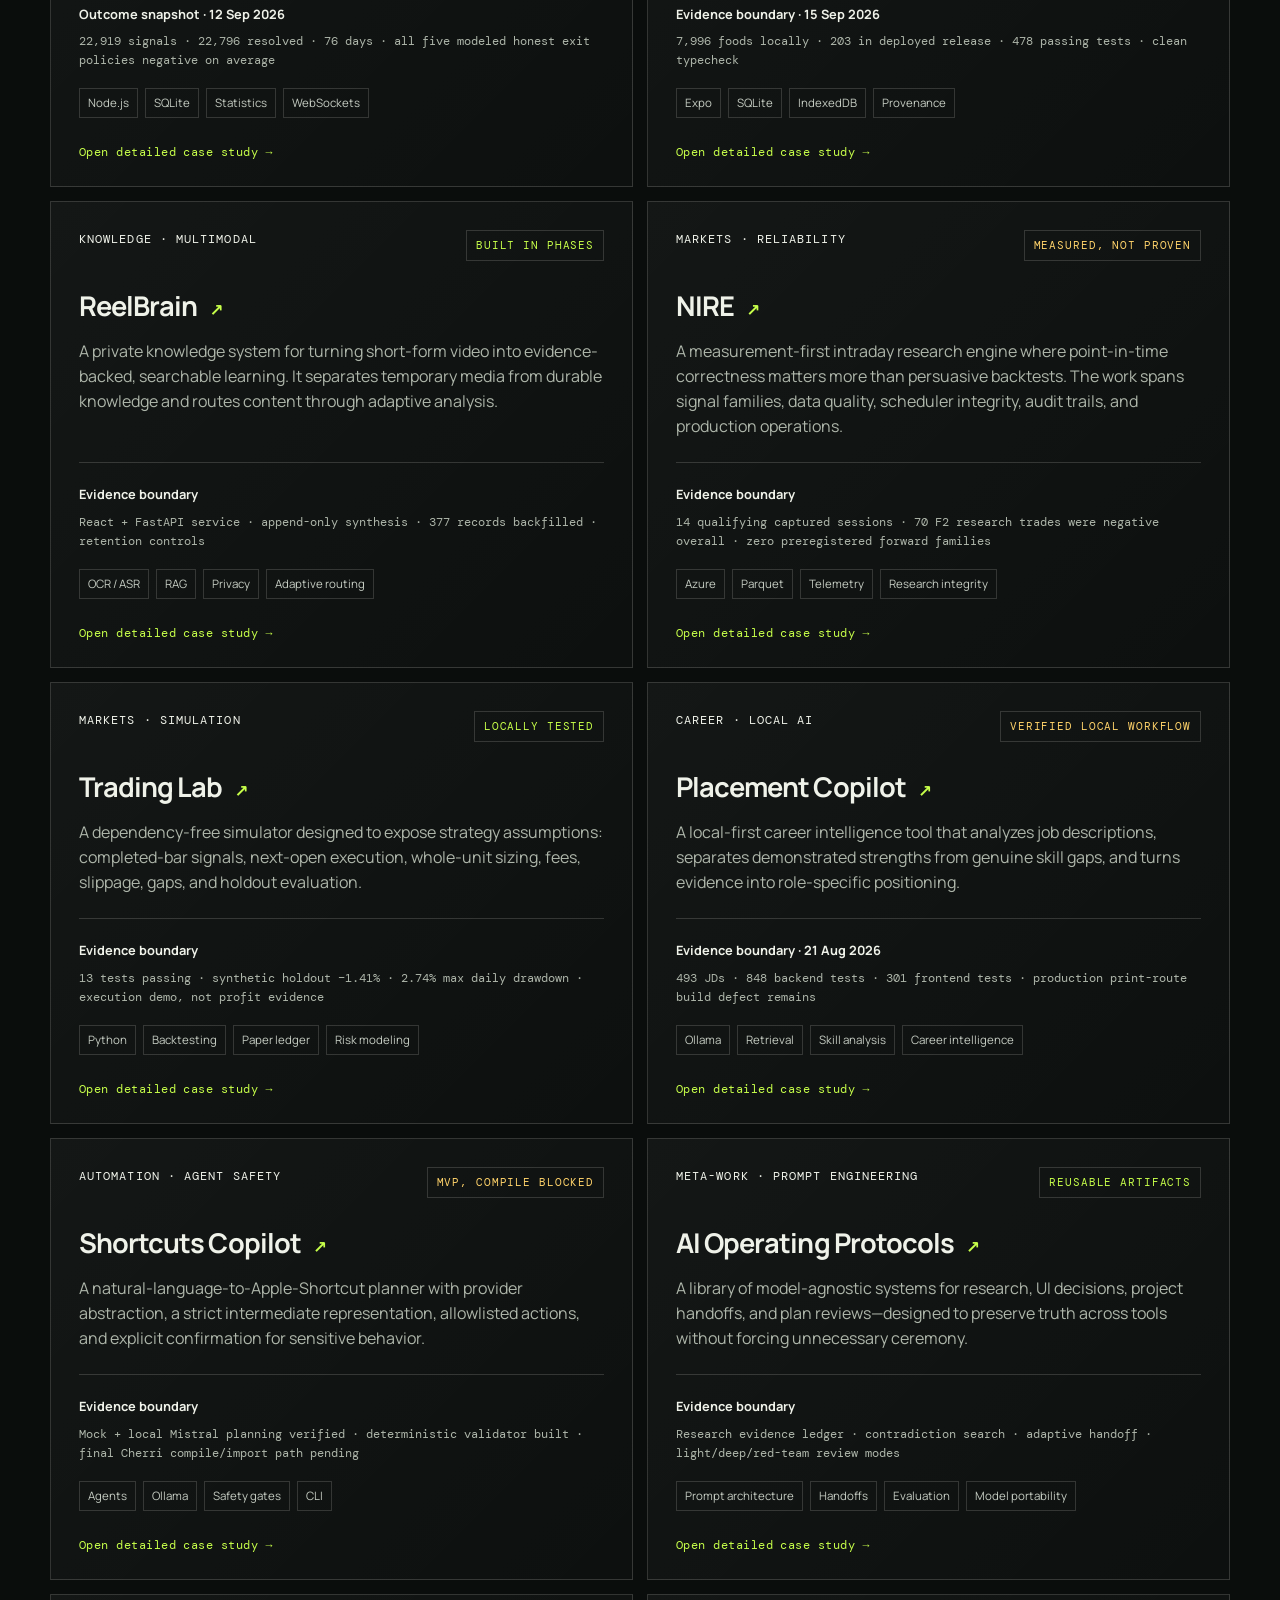
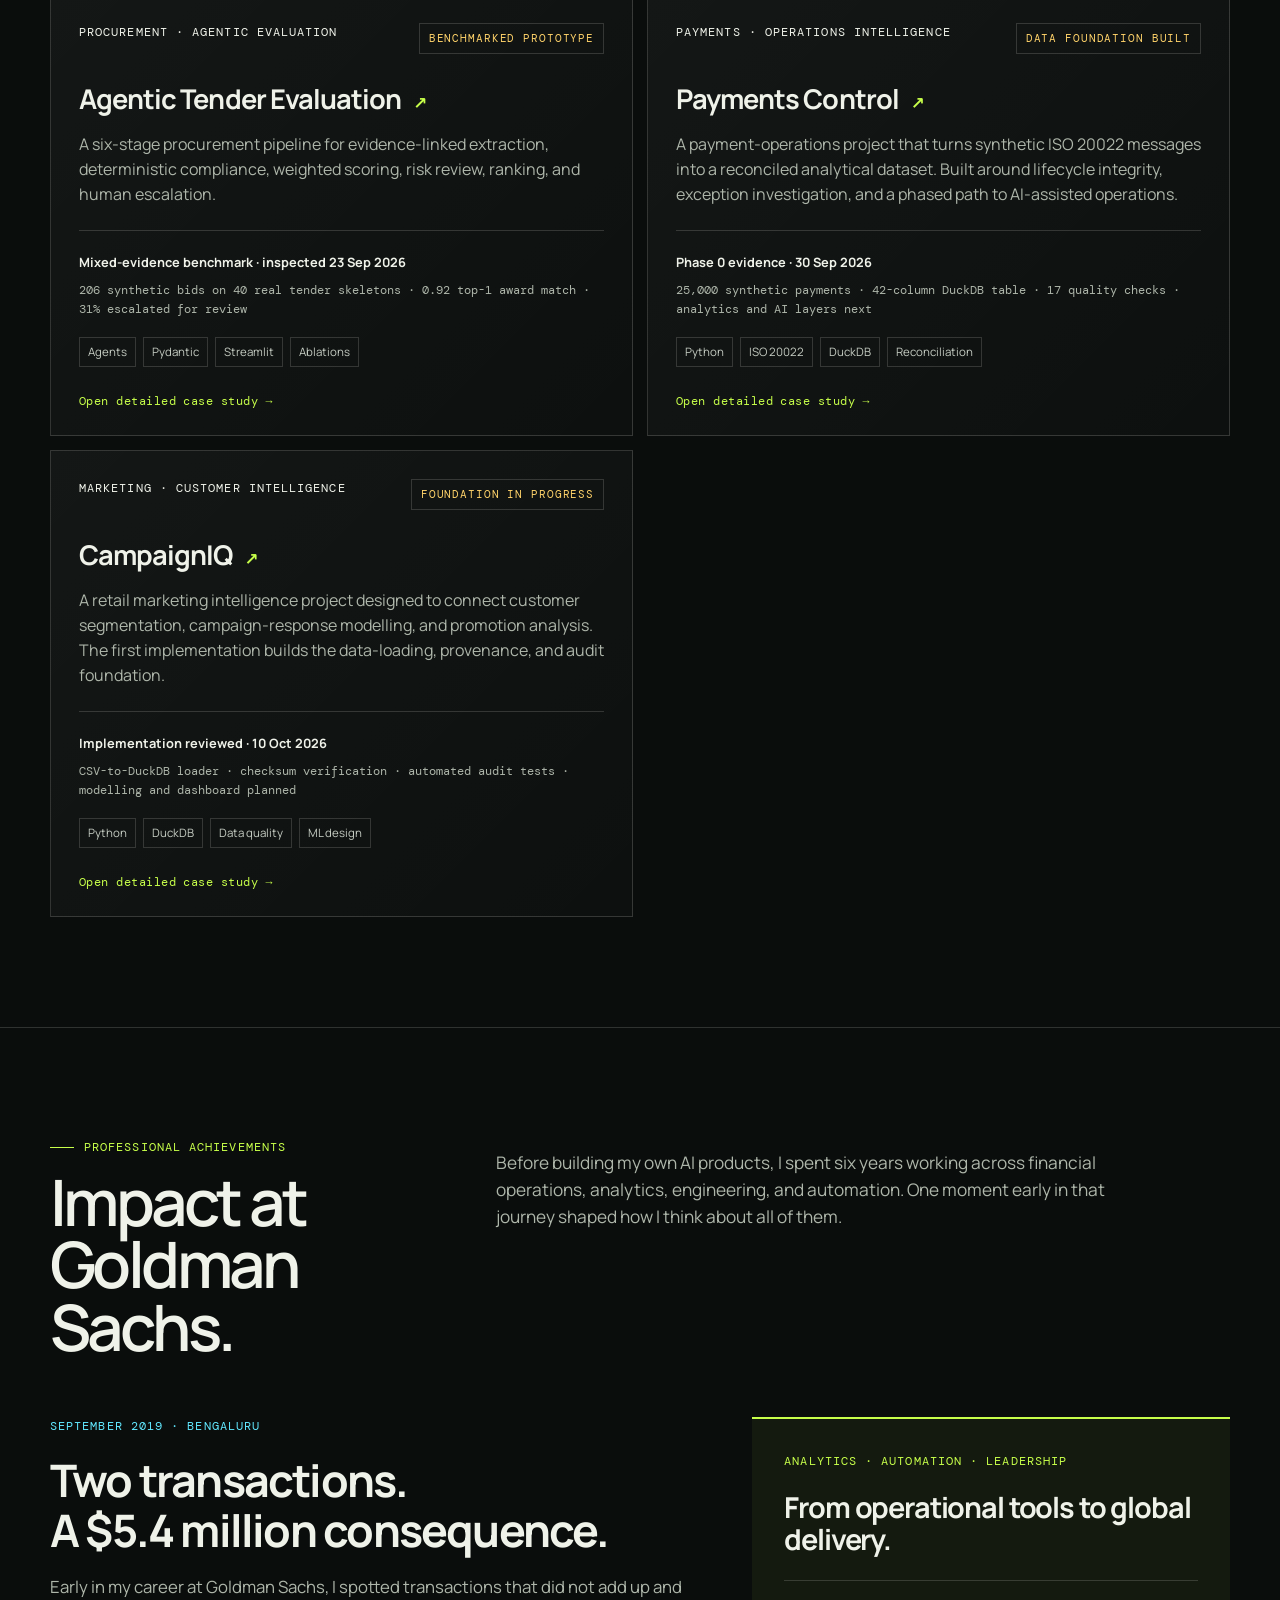
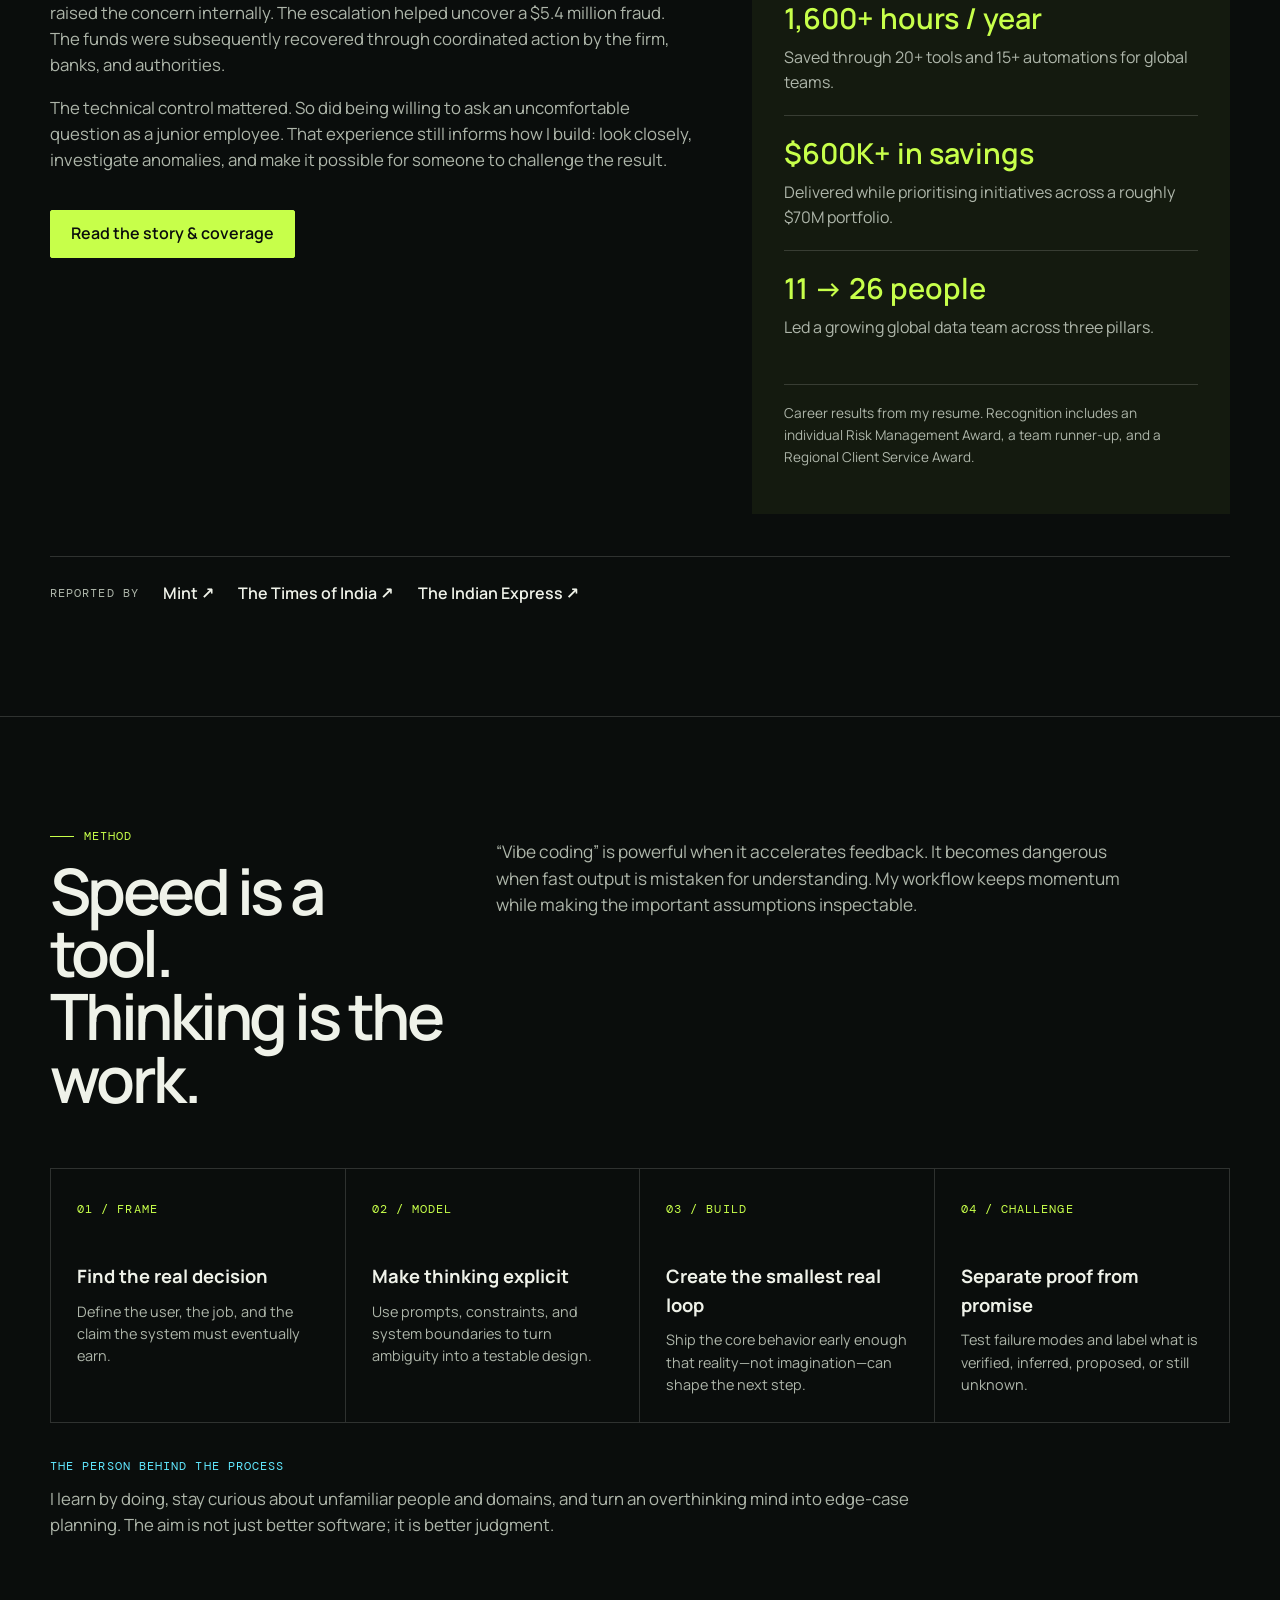
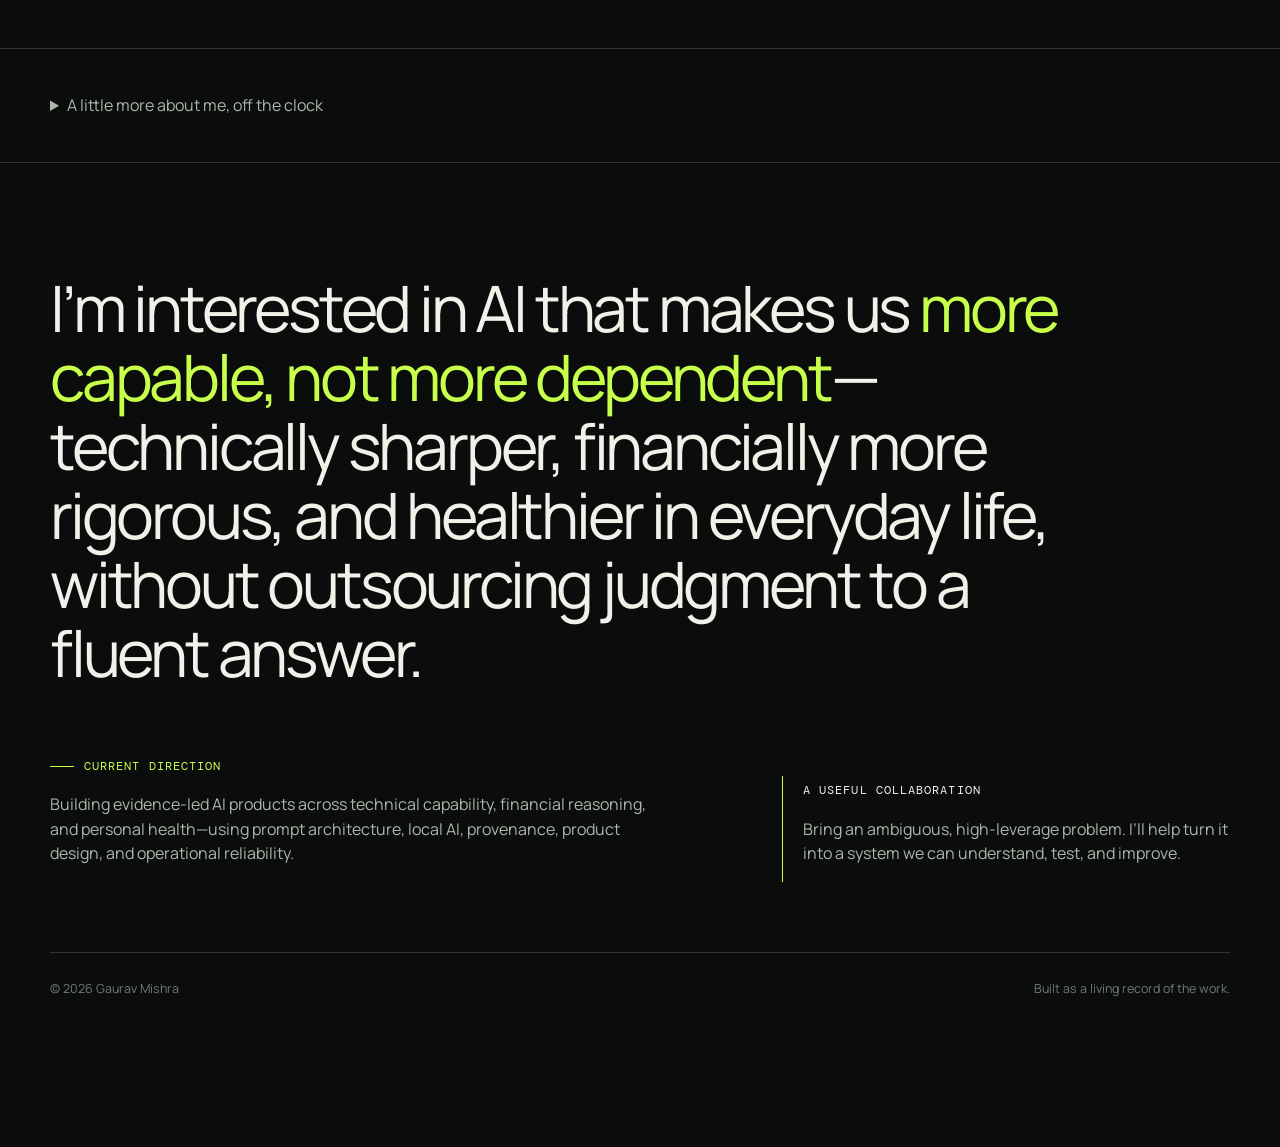
==== commit 2ca4c40d: "Add CampaignIQ showcase and update Payments Control build evidence" ====
--- a/index.html
+++ b/index.html
@@ -54,7 +54,7 @@
       </div>
       <aside class="signal" aria-label="Portfolio snapshot">
         <div class="signal-title"><span class="mono">Work at a glance</span></div>
-        <div class="signal-row"><span>AI portfolio</span><b>10 project case studies</b></div>
+        <div class="signal-row"><span>AI portfolio</span><b>11 project case studies</b></div>
         <div class="signal-row"><span>Goldman Sachs</span><b>2019–2025</b></div>
         <div class="signal-row"><span>Fraud escalation</span><b>$5.4M recovered</b></div>
         <div class="signal-row"><span>Why I build AI</span><b>Technical · Financial · Health</b></div>
@@ -104,7 +104,8 @@
           <article class="project" data-kind="product"><div class="project-top"><span class="mono">Automation · Agent safety</span><span class="status partial">MVP, compile blocked</span></div><h3><a href="project-shortcuts-copilot.html">Shortcuts Copilot <span>↗</span></a></h3><p>A natural-language-to-Apple-Shortcut planner with provider abstraction, a strict intermediate representation, allowlisted actions, and explicit confirmation for sensitive behavior.</p><div class="evidence"><b>Evidence boundary</b><p>Mock + local Mistral planning verified · deterministic validator built · final Cherri compile/import path pending</p></div><div class="chips"><span class="chip">Agents</span><span class="chip">Ollama</span><span class="chip">Safety gates</span><span class="chip">CLI</span></div></article>
           <article class="project" data-kind="prompt"><div class="project-top"><span class="mono">Meta-work · Prompt engineering</span><span class="status">Reusable artifacts</span></div><h3><a href="project-ai-operating-protocols.html">AI Operating Protocols <span>↗</span></a></h3><p>A library of model-agnostic systems for research, UI decisions, project handoffs, and plan reviews—designed to preserve truth across tools without forcing unnecessary ceremony.</p><div class="evidence"><b>Evidence boundary</b><p>Research evidence ledger · contradiction search · adaptive handoff · light/deep/red-team review modes</p></div><div class="chips"><span class="chip">Prompt architecture</span><span class="chip">Handoffs</span><span class="chip">Evaluation</span><span class="chip">Model portability</span></div></article>
           <article class="project" data-kind="product"><div class="project-top"><span class="mono">Procurement · Agentic evaluation</span><span class="status partial">Benchmarked prototype</span></div><h3><a href="project-procurement-agentic-eval.html">Agentic Tender Evaluation <span>↗</span></a></h3><p>A six-stage procurement pipeline for evidence-linked extraction, deterministic compliance, weighted scoring, risk review, ranking, and human escalation.</p><div class="evidence"><b>Mixed-evidence benchmark · inspected 23 Sep 2026</b><p>206 synthetic bids on 40 real tender skeletons · 0.92 top-1 award match · 31% escalated for review</p></div><div class="chips"><span class="chip">Agents</span><span class="chip">Pydantic</span><span class="chip">Streamlit</span><span class="chip">Ablations</span></div></article>
-          <article class="project" data-kind="product"><div class="project-top"><span class="mono">Payments · Product architecture</span><span class="status partial">Scaffold only</span></div><h3><a href="project-ai-payments-operations.html">AI Payments Operations <span>↗</span></a></h3><p>A planned ISO 20022 operations control tower for lifecycle analytics, exception clustering, and grounded investigation—with the current build state kept explicit.</p><div class="evidence"><b>Current-state boundary · 23 Sep 2026</b><p>0 implemented phases · pacs.008 / pacs.002 planned · ML anomaly detection deferred</p></div><div class="chips"><span class="chip">ISO 20022</span><span class="chip">RAG design</span><span class="chip">Evaluation</span><span class="chip">Payments</span></div></article>
+          <article class="project" data-kind="product"><div class="project-top"><span class="mono">Payments · Operations intelligence</span><span class="status partial">Data foundation built</span></div><h3><a href="project-ai-payments-operations.html">Payments Control <span>↗</span></a></h3><p>A payment-operations project that turns synthetic ISO 20022 messages into a reconciled analytical dataset. Built around lifecycle integrity, exception investigation, and a phased path to AI-assisted operations.</p><div class="evidence"><b>Phase 0 evidence · 30 Sep 2026</b><p>25,000 synthetic payments · 42-column DuckDB table · 17 quality checks · analytics and AI layers next</p></div><div class="chips"><span class="chip">Python</span><span class="chip">ISO 20022</span><span class="chip">DuckDB</span><span class="chip">Reconciliation</span></div></article>
+          <article class="project" data-kind="research"><div class="project-top"><span class="mono">Marketing · Customer intelligence</span><span class="status partial">Foundation in progress</span></div><h3><a href="project-campaigniq.html">CampaignIQ <span>↗</span></a></h3><p>A retail marketing intelligence project designed to connect customer segmentation, campaign-response modelling, and promotion analysis. The first implementation builds the data-loading, provenance, and audit foundation.</p><div class="evidence"><b>Implementation reviewed · 10 Oct 2026</b><p>CSV-to-DuckDB loader · checksum verification · automated audit tests · modelling and dashboard planned</p></div><div class="chips"><span class="chip">Python</span><span class="chip">DuckDB</span><span class="chip">Data quality</span><span class="chip">ML design</span></div></article>
         </div>
       </div>
     </section>
